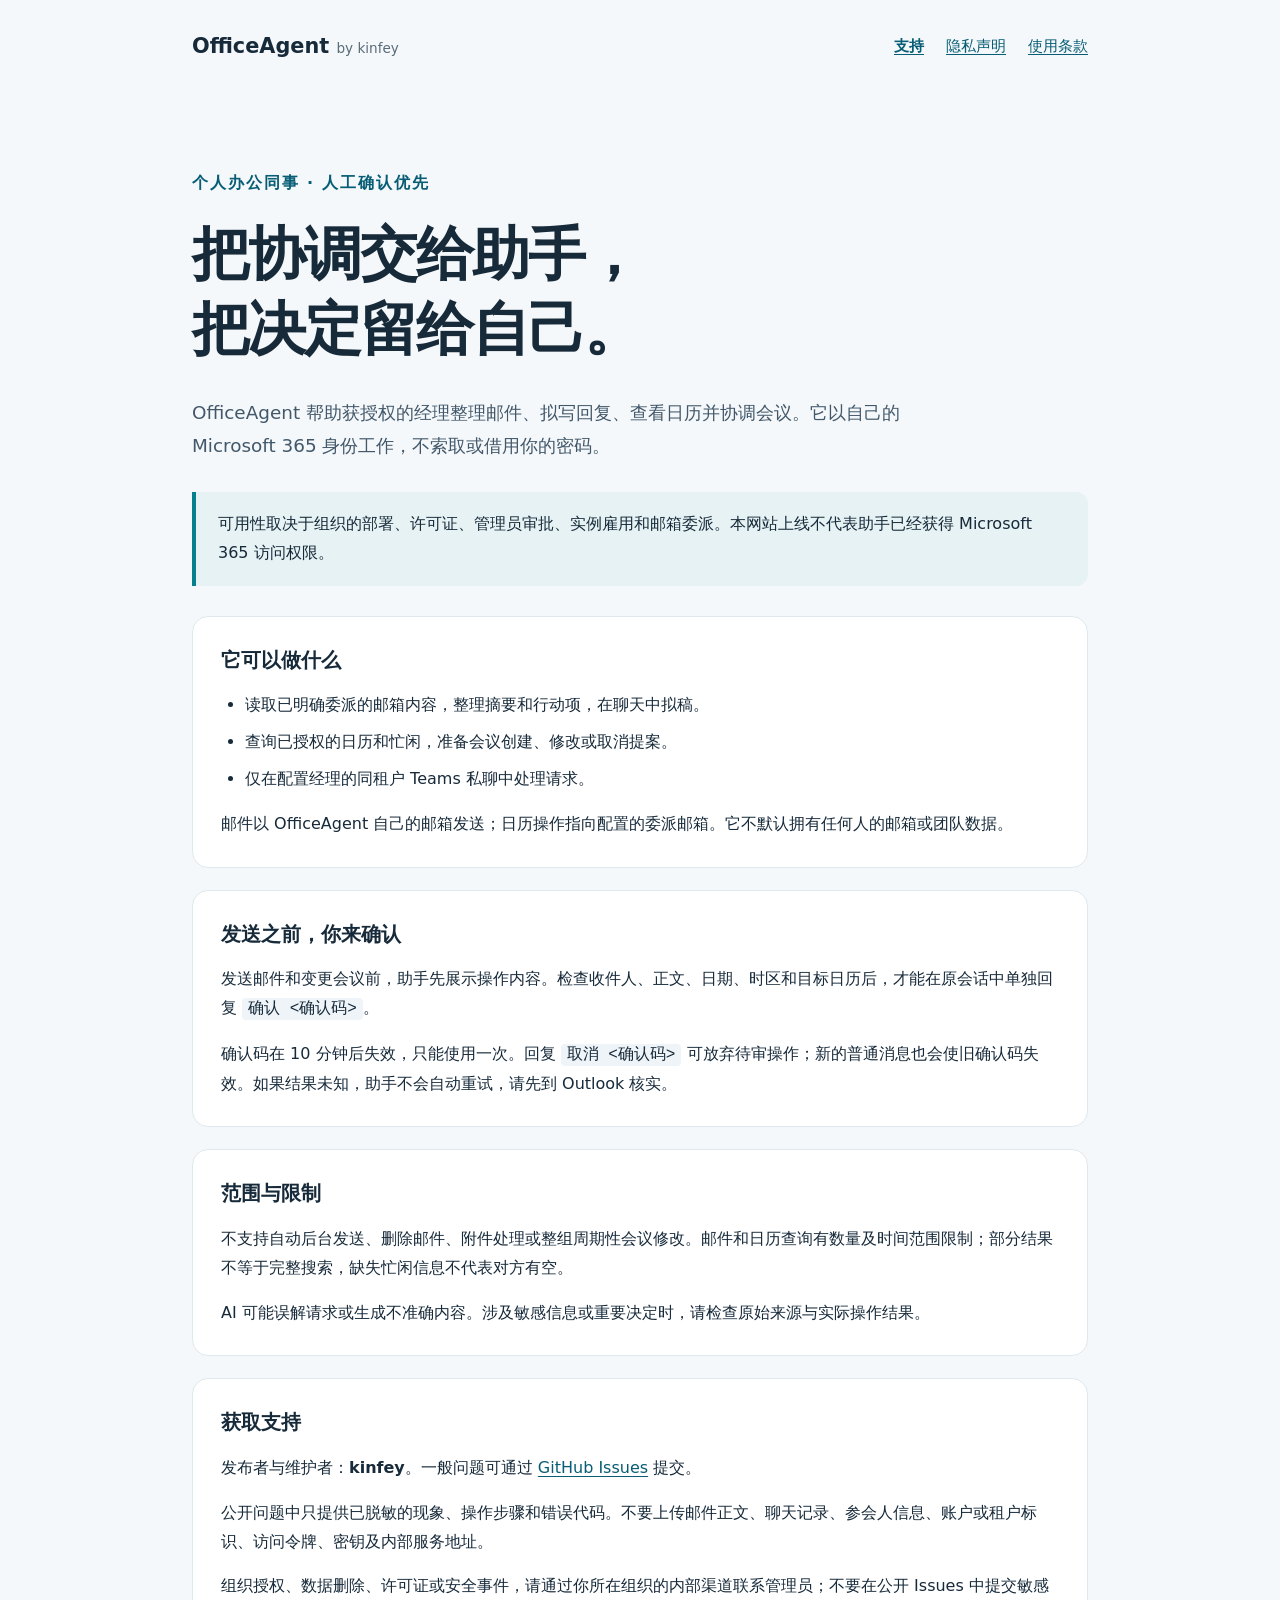
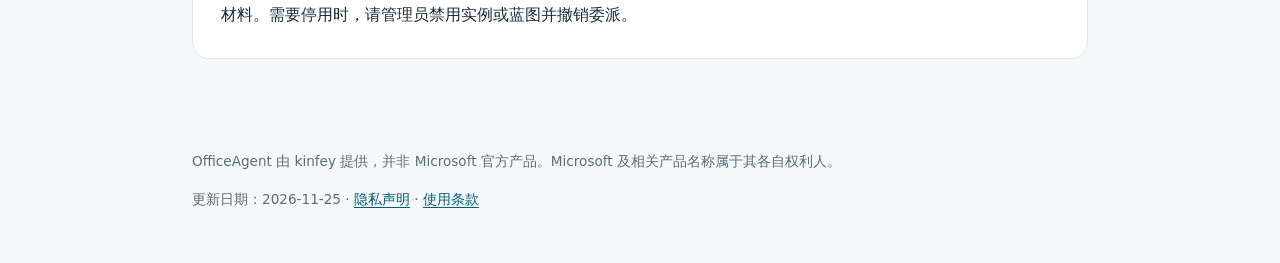
==== index.html @ 51fff90a "Publish OfficeAgent support and policy pages Co-authored-by: Copilot <223556219+Copilot@users.norepl" ====
<!doctype html>
<html lang="zh-CN">
<head>
  <meta charset="utf-8">
  <meta name="viewport" content="width=device-width, initial-scale=1">
  <meta name="description" content="OfficeAgent 个人办公助手的支持、隐私声明和使用条款。">
  <title>OfficeAgent — 支持与使用说明</title>
  <link rel="stylesheet" href="style.css">
</head>
<body>
  <header>
    <a class="brand" href="./">OfficeAgent <span>by kinfey</span></a>
    <nav aria-label="主要导航">
      <a href="./" aria-current="page">支持</a>
      <a href="privacy.html">隐私声明</a>
      <a href="terms.html">使用条款</a>
    </nav>
  </header>
  <main>
    <p class="eyebrow">个人办公同事 · 人工确认优先</p>
    <h1>把协调交给助手，<br>把决定留给自己。</h1>
    <p class="lead">OfficeAgent 帮助获授权的经理整理邮件、拟写回复、查看日历并协调会议。它以自己的 Microsoft 365 身份工作，不索取或借用你的密码。</p>
    <aside>可用性取决于组织的部署、许可证、管理员审批、实例雇用和邮箱委派。本网站上线不代表助手已经获得 Microsoft 365 访问权限。</aside>
    <section>
      <h2>它可以做什么</h2>
      <ul>
        <li>读取已明确委派的邮箱内容，整理摘要和行动项，在聊天中拟稿。</li>
        <li>查询已授权的日历和忙闲，准备会议创建、修改或取消提案。</li>
        <li>仅在配置经理的同租户 Teams 私聊中处理请求。</li>
      </ul>
      <p>邮件以 OfficeAgent 自己的邮箱发送；日历操作指向配置的委派邮箱。它不默认拥有任何人的邮箱或团队数据。</p>
    </section>
    <section>
      <h2>发送之前，你来确认</h2>
      <p>发送邮件和变更会议前，助手先展示操作内容。检查收件人、正文、日期、时区和目标日历后，才能在原会话中单独回复 <code>确认 &lt;确认码&gt;</code>。</p>
      <p>确认码在 10 分钟后失效，只能使用一次。回复 <code>取消 &lt;确认码&gt;</code> 可放弃待审操作；新的普通消息也会使旧确认码失效。如果结果未知，助手不会自动重试，请先到 Outlook 核实。</p>
    </section>
    <section>
      <h2>范围与限制</h2>
      <p>不支持自动后台发送、删除邮件、附件处理或整组周期性会议修改。邮件和日历查询有数量及时间范围限制；部分结果不等于完整搜索，缺失忙闲信息不代表对方有空。</p>
      <p>AI 可能误解请求或生成不准确内容。涉及敏感信息或重要决定时，请检查原始来源与实际操作结果。</p>
    </section>
    <section id="support">
      <h2>获取支持</h2>
      <p>发布者与维护者：<strong>kinfey</strong>。一般问题可通过 <a href="https://github.com/kinfey/officeagent-site/issues">GitHub Issues</a> 提交。</p>
      <p>公开问题中只提供已脱敏的现象、操作步骤和错误代码。不要上传邮件正文、聊天记录、参会人信息、账户或租户标识、访问令牌、密钥及内部服务地址。</p>
      <p>组织授权、数据删除、许可证或安全事件，请通过你所在组织的内部渠道联系管理员；不要在公开 Issues 中提交敏感材料。需要停用时，请管理员禁用实例或蓝图并撤销委派。</p>
    </section>
  </main>
  <footer>
    <p>OfficeAgent 由 kinfey 提供，并非 Microsoft 官方产品。Microsoft 及相关产品名称属于其各自权利人。</p>
    <p>更新日期：2026-11-25 · <a href="privacy.html">隐私声明</a> · <a href="terms.html">使用条款</a></p>
  </footer>
</body>
</html>
---- style.css ----
:root {
  color-scheme: light;
  font-family: system-ui, -apple-system, BlinkMacSystemFont, "Segoe UI", sans-serif;
  color: #172a3a;
  background: #f5f8fa;
  line-height: 1.8;
}

* { box-sizing: border-box; }
body { margin: 0; }
a { color: #075d75; text-underline-offset: 0.2em; }
a:hover { color: #004052; }
a:focus-visible { outline: 3px solid #087f8c; outline-offset: 4px; }
header, main, footer { max-width: 960px; margin: auto; padding: 28px 32px; }
header { display: flex; justify-content: space-between; align-items: center; gap: 20px; flex-wrap: wrap; }
.brand { color: #172a3a; text-decoration: none; font-weight: 750; font-size: 1.3rem; }
.brand span { color: #596c7a; font-size: 0.85rem; font-weight: 400; }
nav { display: flex; flex-wrap: wrap; gap: 22px; }
nav a { font-size: 0.95rem; }
nav [aria-current] { font-weight: 700; }
main { padding-top: 60px; padding-bottom: 48px; }
.eyebrow { color: #075d75; font-weight: 650; letter-spacing: 0.12em; }
h1 { font-size: clamp(2.1rem, 5vw, 3.6rem); line-height: 1.3; letter-spacing: -0.035em; margin: 20px 0 28px; }
h2 { font-size: 1.25rem; line-height: 1.5; margin-top: 0; }
.lead { font-size: 1.15rem; color: #42586a; max-width: 780px; }
aside { background: #e6f2f3; border-left: 4px solid #087f8c; padding: 18px 22px; margin: 30px 0; border-radius: 0 12px 12px 0; }
section { background: #fff; padding: 28px; border: 1px solid #dfe8ed; border-radius: 16px; margin-top: 22px; }
section p:last-child { margin-bottom: 0; }
ul { padding-left: 1.5em; }
li { margin-bottom: 8px; }
code { font-family: ui-monospace, monospace; background: #eef4f7; border-radius: 4px; padding: 2px 6px; overflow-wrap: anywhere; }
footer { color: #596c7a; font-size: 0.85rem; padding-bottom: 40px; }
.policy { max-width: 900px; }
.policy h1 { font-size: 2.8rem; }

@media (max-width: 560px) {
  header, main, footer { padding-left: 20px; padding-right: 20px; }
  main { padding-top: 28px; }
  section { padding: 22px; }
  nav { gap: 18px; }
}
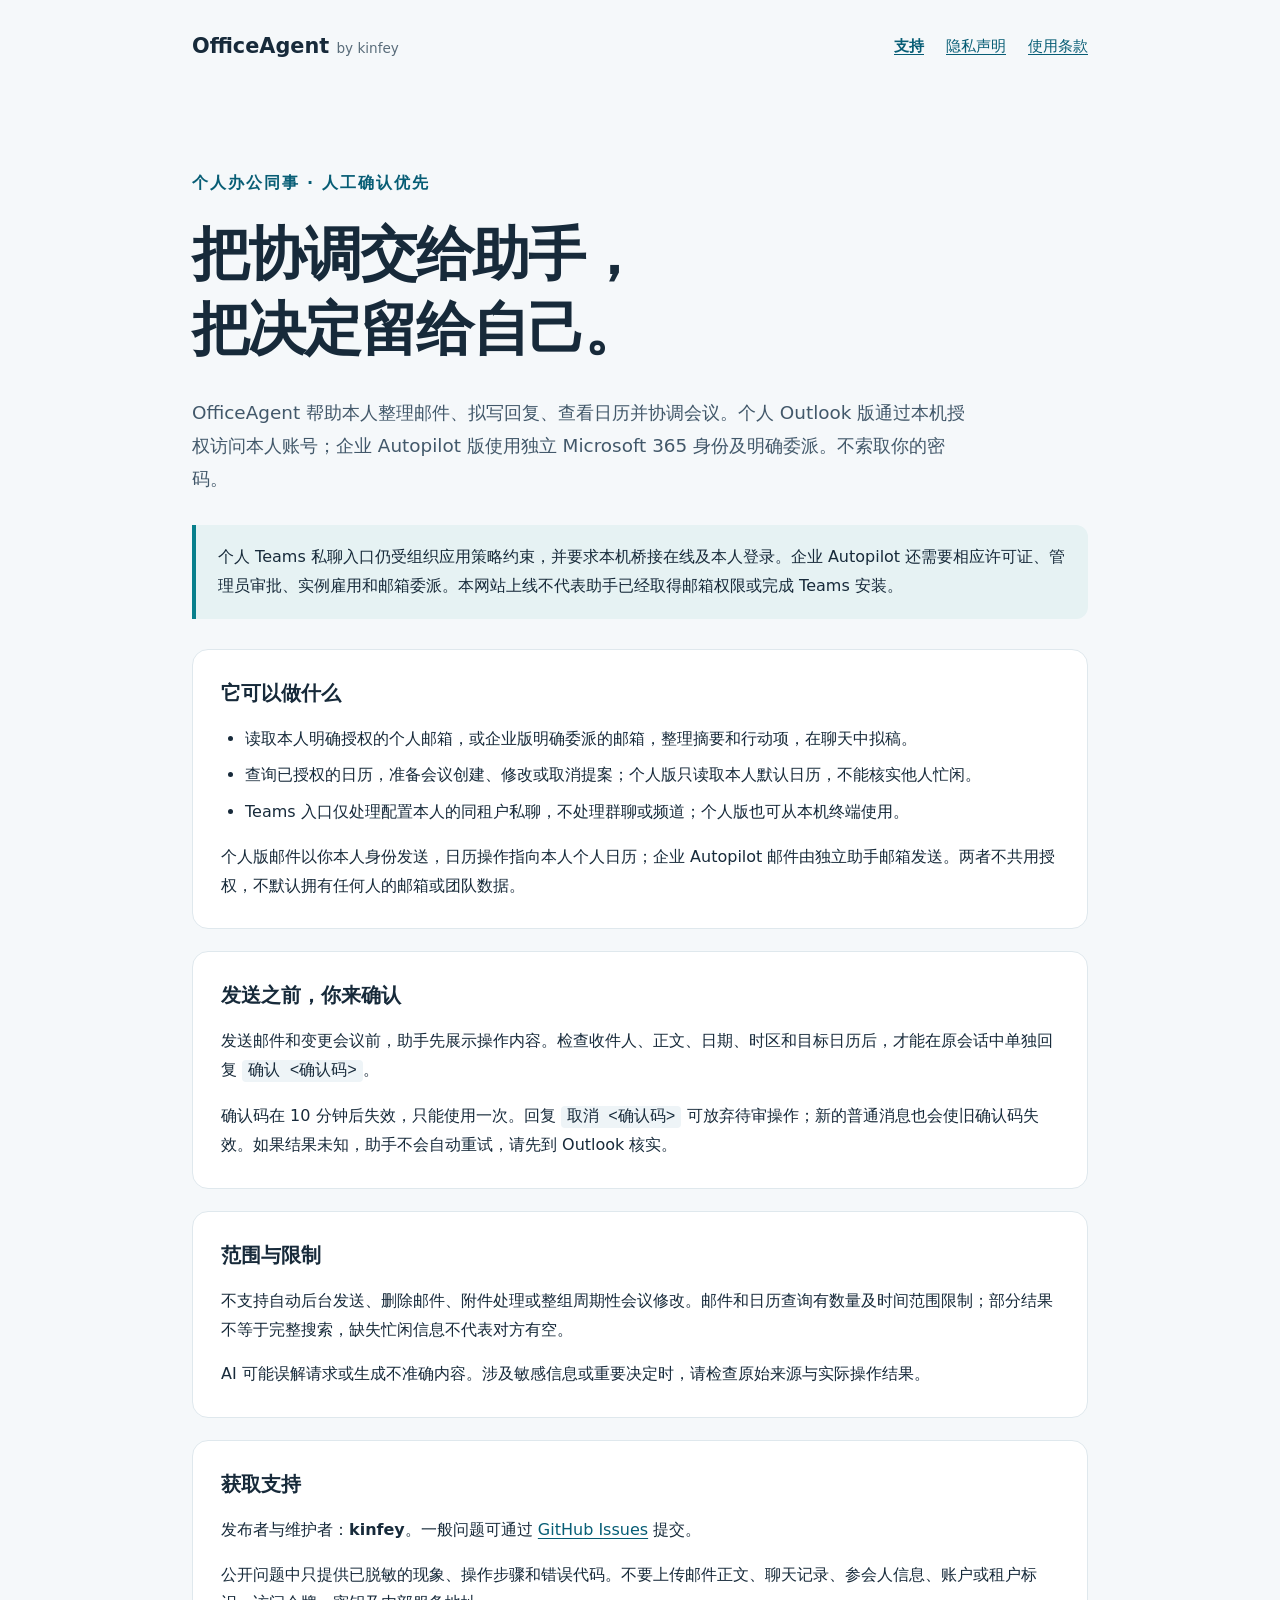
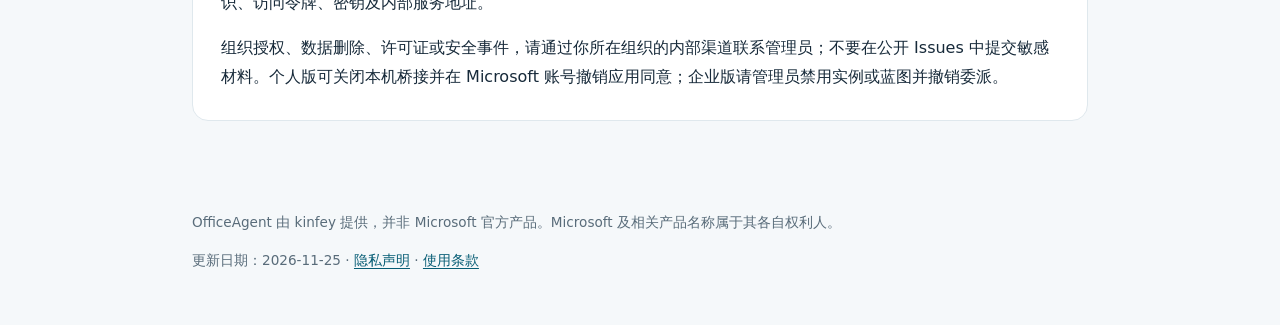
==== commit 41d00093: "Clarify personal Outlook and Teams privacy boundaries Co-authored-by: Copilot <223556219+Copilot@use" ====
--- a/index.html
+++ b/index.html
@@ -19,16 +19,16 @@
   <main>
     <p class="eyebrow">个人办公同事 · 人工确认优先</p>
     <h1>把协调交给助手，<br>把决定留给自己。</h1>
-    <p class="lead">OfficeAgent 帮助获授权的经理整理邮件、拟写回复、查看日历并协调会议。它以自己的 Microsoft 365 身份工作，不索取或借用你的密码。</p>
-    <aside>可用性取决于组织的部署、许可证、管理员审批、实例雇用和邮箱委派。本网站上线不代表助手已经获得 Microsoft 365 访问权限。</aside>
+    <p class="lead">OfficeAgent 帮助本人整理邮件、拟写回复、查看日历并协调会议。个人 Outlook 版通过本机授权访问本人账号；企业 Autopilot 版使用独立 Microsoft 365 身份及明确委派。不索取你的密码。</p>
+    <aside>个人 Teams 私聊入口仍受组织应用策略约束，并要求本机桥接在线及本人登录。企业 Autopilot 还需要相应许可证、管理员审批、实例雇用和邮箱委派。本网站上线不代表助手已经取得邮箱权限或完成 Teams 安装。</aside>
     <section>
       <h2>它可以做什么</h2>
       <ul>
-        <li>读取已明确委派的邮箱内容，整理摘要和行动项，在聊天中拟稿。</li>
-        <li>查询已授权的日历和忙闲，准备会议创建、修改或取消提案。</li>
-        <li>仅在配置经理的同租户 Teams 私聊中处理请求。</li>
+        <li>读取本人明确授权的个人邮箱，或企业版明确委派的邮箱，整理摘要和行动项，在聊天中拟稿。</li>
+        <li>查询已授权的日历，准备会议创建、修改或取消提案；个人版只读取本人默认日历，不能核实他人忙闲。</li>
+        <li>Teams 入口仅处理配置本人的同租户私聊，不处理群聊或频道；个人版也可从本机终端使用。</li>
       </ul>
-      <p>邮件以 OfficeAgent 自己的邮箱发送；日历操作指向配置的委派邮箱。它不默认拥有任何人的邮箱或团队数据。</p>
+      <p>个人版邮件以你本人身份发送，日历操作指向本人个人日历；企业 Autopilot 邮件由独立助手邮箱发送。两者不共用授权，不默认拥有任何人的邮箱或团队数据。</p>
     </section>
     <section>
       <h2>发送之前，你来确认</h2>
@@ -44,7 +44,7 @@
       <h2>获取支持</h2>
       <p>发布者与维护者：<strong>kinfey</strong>。一般问题可通过 <a href="https://github.com/kinfey/officeagent-site/issues">GitHub Issues</a> 提交。</p>
       <p>公开问题中只提供已脱敏的现象、操作步骤和错误代码。不要上传邮件正文、聊天记录、参会人信息、账户或租户标识、访问令牌、密钥及内部服务地址。</p>
-      <p>组织授权、数据删除、许可证或安全事件，请通过你所在组织的内部渠道联系管理员；不要在公开 Issues 中提交敏感材料。需要停用时，请管理员禁用实例或蓝图并撤销委派。</p>
+      <p>组织授权、数据删除、许可证或安全事件，请通过你所在组织的内部渠道联系管理员；不要在公开 Issues 中提交敏感材料。个人版可关闭本机桥接并在 Microsoft 账号撤销应用同意；企业版请管理员禁用实例或蓝图并撤销委派。</p>
     </section>
   </main>
   <footer>
